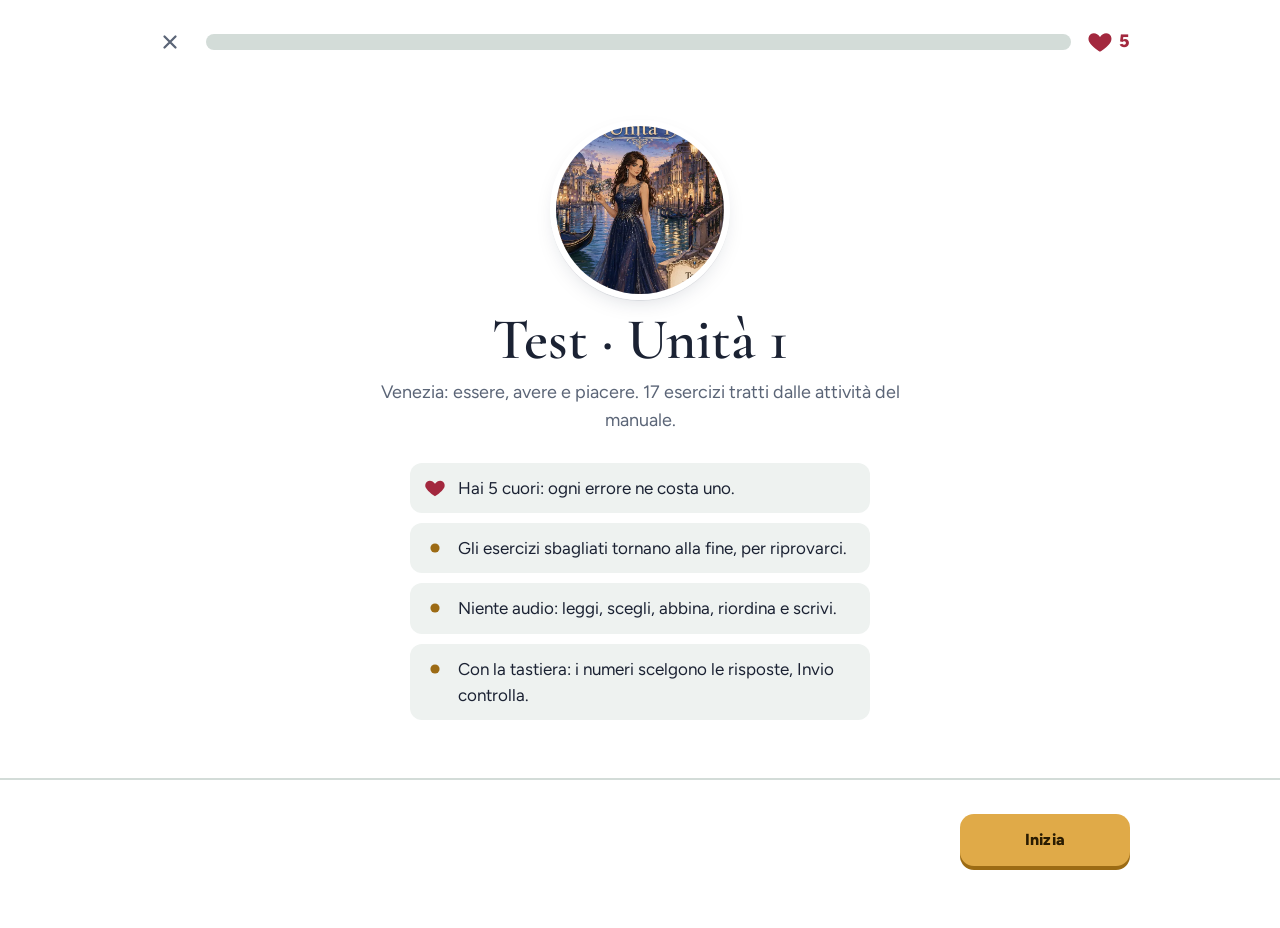
==== quiz.html @ 937959ab "Sitio web de Ciao, amore! 2 con tests por unidad y examen final Portada con recorrido de unidades, p" ====
<!doctype html>
<html lang="it">
<head>
  <meta charset="utf-8">
  <meta name="viewport" content="width=device-width, initial-scale=1, viewport-fit=cover">
  <title>Test — Ciao, amore! 2</title>
  <link rel="preconnect" href="https://fonts.googleapis.com">
  <link rel="preconnect" href="https://fonts.gstatic.com" crossorigin>
  <link href="https://fonts.googleapis.com/css2?family=Cormorant+Garamond:ital,wght@0,500;0,600;1,500;1,600&family=Figtree:wght@400;600;700;800&display=swap" rel="stylesheet">
  <link rel="stylesheet" href="css/style.css">
  <link rel="icon" href="data:image/svg+xml,%3Csvg xmlns='http://www.w3.org/2000/svg' viewBox='0 0 64 64'%3E%3Ccircle cx='32' cy='32' r='30' fill='%2313203a'/%3E%3Ctext x='32' y='44' font-size='34' text-anchor='middle' fill='%23e0aa48' font-family='Georgia' font-style='italic'%3Ea!%3C/text%3E%3C/svg%3E">
</head>
<body class="quiz">
  <div class="qtop">
    <a class="qclose" id="qclose" href="index.html" aria-label="Esci dal test"></a>
    <div class="qprogress" role="progressbar" aria-label="Avanzamento" aria-valuemin="0" aria-valuemax="100" aria-valuenow="0"><span id="bar"></span></div>
    <div class="hearts" id="hearts" aria-label="Cuori rimasti"></div>
  </div>
  <main class="qmain" id="main" aria-live="polite"></main>
  <div class="qfoot" id="foot">
    <div class="inner">
      <div class="msg" id="msg" role="status"></div>
      <span class="hint" id="hint"></span>
      <span class="spacer"></span>
      <button class="btn" id="action" disabled>Controlla</button>
    </div>
  </div>

  <script src="js/data.js"></script>
  <script src="js/quizzes.js"></script>
  <script src="js/common.js"></script>
  <script src="js/quiz.js"></script>
</body>
</html>
---- css/style.css ----
/* Ciao, amore! 2 — stile del sito */
:root {
  --notte: #13203a;
  --notte-2: #1d2f52;
  --notte-3: #2a4170;
  --oro: #e0aa48;
  --oro-scuro: #9c6b14;
  --oro-chiaro: #f8ecd2;
  --rosso: #a3283e;
  --rosso-chiaro: #f9e1e5;
  --laguna: #17766d;
  --laguna-chiara: #d8f0ea;
  --carta: #eef2f0;
  --carta-2: #ffffff;
  --inchiostro: #1b2233;
  --muted: #5b6577;
  --linea: #d3dcd8;
  --ombra: 0 1px 0 rgba(19, 32, 58, .08), 0 8px 24px -12px rgba(19, 32, 58, .25);
  --display: 'Cormorant Garamond', 'Iowan Old Style', Georgia, serif;
  --ui: 'Figtree', system-ui, -apple-system, 'Segoe UI', sans-serif;
  --r-s: 10px;
  --r-m: 16px;
  color-scheme: light;
}
@media (prefers-color-scheme: dark) {
  :root:not([data-theme="light"]) {
    --carta: #0f182b;
    --carta-2: #172440;
    --inchiostro: #eef1f7;
    --muted: #a5afc2;
    --linea: #2b3a5a;
    --laguna-chiara: #123d3a;
    --rosso-chiaro: #431a24;
    --oro-chiaro: #3a2c12;
    --laguna: #4cc3b3;
    --rosso: #f0788c;
    --oro-scuro: #e9bd6a;
    color-scheme: dark;
  }
}

*, *::before, *::after { box-sizing: border-box; }
html { -webkit-text-size-adjust: 100%; }
body {
  margin: 0;
  background: var(--carta);
  color: var(--inchiostro);
  font: 400 17px/1.55 var(--ui);
}
img { max-width: 100%; height: auto; display: block; }
a { color: inherit; }
button { font: inherit; color: inherit; }
:focus-visible { outline: 3px solid var(--oro); outline-offset: 3px; border-radius: 6px; }
.sr-only { position: absolute; width: 1px; height: 1px; overflow: hidden; clip: rect(0 0 0 0); white-space: nowrap; }

.wrap { width: min(1120px, 100% - 32px); margin-inline: auto; }

/* ---------- barra superiore ---------- */
.topbar {
  background: var(--notte);
  color: #f3efe6;
  position: sticky; top: 0; z-index: 30;
  border-bottom: 1px solid rgba(224, 170, 72, .25);
}
.topbar .wrap { display: flex; align-items: center; gap: 16px; height: 60px; }
.brand { font: italic 600 24px/1 var(--display); text-decoration: none; letter-spacing: .01em; white-space: nowrap; }
.brand span { color: var(--oro); font-style: normal; }
.topbar nav { margin-left: auto; display: flex; gap: 6px; align-items: center; }
.topbar nav a { text-decoration: none; padding: 8px 12px; border-radius: 999px; font-weight: 600; font-size: 15px; color: #d9dfec; }
.topbar nav a:hover { background: rgba(255, 255, 255, .08); color: #fff; }
.xp-pill { display: inline-flex; align-items: center; gap: 6px; padding: 6px 12px; border-radius: 999px; background: rgba(224, 170, 72, .15); color: var(--oro); font-weight: 800; font-size: 15px; }
.xp-pill svg { width: 16px; height: 16px; }

/* ---------- bottoni ---------- */
.btn {
  display: inline-flex; align-items: center; justify-content: center; gap: 8px;
  padding: 14px 22px; border-radius: 14px; border: 0; cursor: pointer;
  font-weight: 800; font-size: 16px; letter-spacing: .02em; text-decoration: none;
  background: var(--oro); color: #2a1c02;
  box-shadow: 0 4px 0 var(--oro-scuro);
  transition: transform .08s ease, box-shadow .08s ease, filter .15s;
}
.btn:hover { filter: brightness(1.05); }
.btn:active { transform: translateY(3px); box-shadow: 0 1px 0 var(--oro-scuro); }
.btn[disabled] { background: var(--linea); color: var(--muted); box-shadow: 0 4px 0 #b9c3bf; cursor: not-allowed; filter: none; }
.btn.ghost { background: transparent; color: inherit; box-shadow: inset 0 0 0 2px currentColor; }
.btn.ghost:active { transform: translateY(1px); }
.btn.dark { background: var(--notte-2); color: #fff; box-shadow: 0 4px 0 #0a1222; }

/* ---------- home: hero ---------- */
.hero {
  background:
    radial-gradient(1200px 500px at 85% -10%, rgba(224, 170, 72, .28), transparent 60%),
    linear-gradient(180deg, var(--notte) 0%, var(--notte-2) 100%);
  color: #f3efe6;
  padding: 56px 0 72px;
  overflow: hidden;
}
.hero .wrap { display: grid; grid-template-columns: minmax(220px, 360px) 1fr; gap: 56px; align-items: center; }
.hero-cover { position: relative; }
.hero-cover img { border-radius: 6px; box-shadow: 0 30px 60px -20px rgba(0, 0, 0, .7), 0 0 0 1px rgba(224, 170, 72, .35); transform: rotate(-2deg); }
.hero h1 { font: italic 600 clamp(52px, 8vw, 96px)/.95 var(--display); margin: 0 0 12px; letter-spacing: -.01em; }
.hero h1 .two { color: var(--oro); font-style: normal; }
.hero .sub { font-size: 19px; color: #c9d1e3; margin: 0 0 28px; max-width: 46ch; }
.hero .whisper { font: italic 500 22px/1.35 var(--display); color: var(--oro); margin: 0 0 28px; max-width: 34ch; }
.hero-actions { display: flex; gap: 14px; flex-wrap: wrap; align-items: center; }
.hero-actions .btn.ghost { color: #f3efe6; }
.hero-stats { display: flex; gap: 28px; margin-top: 32px; color: #c9d1e3; font-size: 15px; flex-wrap: wrap; }
.hero-stats b { display: block; font: 600 32px/1 var(--display); color: #fff; }

/* ---------- home: percorso ---------- */
.percorso-head { padding: 56px 0 8px; }
.percorso-head h2, .section-title { font: 600 clamp(34px, 5vw, 48px)/1.05 var(--display); margin: 0 0 8px; }
.percorso-head p { color: var(--muted); margin: 0; max-width: 60ch; }

.path { position: relative; padding: 32px 0 40px; }
.path svg.canal { position: absolute; inset: 0; width: 100%; height: 100%; pointer-events: none; overflow: visible; }
.canal path { fill: none; stroke: var(--laguna); stroke-opacity: .28; stroke-width: 14; stroke-linecap: round; }
.canal path.dash { stroke: var(--carta-2); stroke-opacity: .9; stroke-width: 2; stroke-dasharray: 2 12; }
.stop {
  position: relative; display: grid; grid-template-columns: 132px minmax(0, 360px); gap: 22px; align-items: center;
  width: fit-content; max-width: 100%; text-decoration: none; margin: 0 0 34px;
}
.stop:nth-of-type(4n+2) { margin-left: 18%; }
.stop:nth-of-type(4n+3) { margin-left: 34%; }
.stop:nth-of-type(4n+4) { margin-left: 18%; }
.medal {
  position: relative; width: 132px; height: 132px; border-radius: 50%;
  background: var(--carta-2); padding: 6px; box-shadow: var(--ombra);
}
.medal img { width: 100%; height: 100%; border-radius: 50%; object-fit: cover; object-position: 50% 30%; }
.medal .ring { position: absolute; inset: -5px; width: calc(100% + 10px); height: calc(100% + 10px); transform: rotate(-90deg); }
.medal .ring circle { fill: none; stroke-width: 5; }
.medal .ring .track { stroke: var(--linea); }
.medal .ring .fill { stroke: var(--oro); stroke-linecap: round; transition: stroke-dashoffset .8s ease; }
.medal .num {
  position: absolute; right: -2px; bottom: 2px; width: 40px; height: 40px; border-radius: 50%;
  display: grid; place-items: center; background: var(--notte); color: #fff; font: 600 22px/1 var(--display);
  border: 3px solid var(--carta);
}
.stop.done .medal .num { background: var(--oro); color: #2a1c02; }
.stop:hover .medal { transform: translateY(-3px); }
.medal { transition: transform .2s ease; }
.stop-text small { color: var(--muted); font-weight: 600; font-size: 14px; }
.stop-text h3 { font: 600 30px/1.05 var(--display); margin: 2px 0 4px; }
.stop-text .tag { font: italic 500 18px/1.3 var(--display); color: var(--muted); margin: 0; }
.stars { display: inline-flex; gap: 2px; margin-top: 6px; vertical-align: middle; }
.stars svg { width: 18px; height: 18px; }
.stars .on { fill: var(--oro); }
.stars .off { fill: var(--linea); }

.stop.finale .medal { background: var(--notte); }
.finale-badge { width: 100%; height: 100%; border-radius: 50%; display: grid; place-items: center; background: radial-gradient(circle at 35% 30%, #f6d58f, var(--oro) 55%, var(--oro-scuro)); }
.finale-badge svg { width: 58px; height: 58px; color: var(--notte); }

/* ---------- home: prologo e appendice ---------- */
.prologo { background: var(--carta-2); border-top: 1px solid var(--linea); padding: 64px 0; }
.prologo .wrap { display: grid; grid-template-columns: 1.3fr 1fr; gap: 56px; }
.prologo blockquote { margin: 0; font: 500 22px/1.55 var(--display); max-width: 58ch; }
.prologo blockquote p { margin: 0 0 14px; }
.prologo cite { display: block; font: italic 600 20px var(--display); color: var(--oro-scuro); }
.links-list { list-style: none; padding: 0; margin: 0; display: grid; gap: 10px; }
.links-list a { display: flex; justify-content: space-between; gap: 12px; padding: 14px 16px; border-radius: var(--r-s); background: var(--carta); text-decoration: none; font-weight: 600; }
.links-list a:hover { background: var(--oro-chiaro); }
.links-list small { color: var(--muted); font-weight: 400; }

footer.site { padding: 28px 0 40px; color: var(--muted); font-size: 14px; }
footer.site .wrap { display: flex; justify-content: space-between; gap: 16px; flex-wrap: wrap; }

/* ---------- pagina unità ---------- */
.unit-hero { background: linear-gradient(180deg, var(--notte), var(--notte-2)); color: #f3efe6; padding: 40px 0 48px; }
.unit-hero .wrap { display: grid; grid-template-columns: 240px 1fr; gap: 40px; align-items: center; }
.unit-hero img.cover { border-radius: 6px; box-shadow: 0 20px 40px -16px rgba(0, 0, 0, .7); }
.unit-hero .kicker { color: var(--oro); font-weight: 700; margin: 0; }
.unit-hero h1 { font: 600 clamp(44px, 7vw, 76px)/1 var(--display); margin: 4px 0 10px; }
.unit-hero .tagline { font: italic 500 24px/1.3 var(--display); color: #dfe4ef; margin: 0 0 18px; max-width: 38ch; }
.temi { display: flex; flex-wrap: wrap; gap: 8px; padding: 0; margin: 0 0 24px; list-style: none; }
.temi li { padding: 6px 12px; border-radius: 999px; background: rgba(255, 255, 255, .08); font-size: 15px; }
.unit-hero .hero-actions .btn.ghost { color: #f3efe6; }
.unit-best { margin-left: 4px; color: #c9d1e3; font-size: 15px; }

.secnav { position: sticky; top: 60px; z-index: 20; background: var(--carta); border-bottom: 1px solid var(--linea); }
.secnav .wrap { display: flex; gap: 6px; overflow-x: auto; padding: 10px 0; scrollbar-width: none; }
.secnav a { flex: none; text-decoration: none; padding: 8px 14px; border-radius: 999px; font-weight: 600; font-size: 15px; color: var(--muted); white-space: nowrap; }
.secnav a b { color: var(--inchiostro); margin-right: 4px; }
.secnav a:hover, .secnav a.on { background: var(--carta-2); color: var(--inchiostro); box-shadow: var(--ombra); }

.sec { padding: 48px 0 8px; scroll-margin-top: 120px; }
.sec h2 { font: 600 clamp(30px, 4vw, 40px)/1.1 var(--display); margin: 0 0 4px; display: flex; gap: 14px; align-items: baseline; }
.sec h2 .letter { color: var(--oro-scuro); font-style: italic; }
.sec .pg { color: var(--muted); margin: 0 0 20px; font-size: 15px; }
.pages { display: grid; grid-template-columns: repeat(2, minmax(0, 1fr)); gap: 20px; }
.pages.one { grid-template-columns: minmax(0, 620px); }
.page-thumb { padding: 0; border: 0; background: var(--carta-2); border-radius: 4px; box-shadow: var(--ombra); cursor: zoom-in; position: relative; overflow: hidden; }
.page-thumb img { width: 100%; height: auto; aspect-ratio: 990 / 1400; object-fit: cover; }
.page-thumb .pn { position: absolute; left: 10px; bottom: 10px; background: rgba(19, 32, 58, .82); color: #fff; padding: 3px 10px; border-radius: 999px; font-size: 13px; font-weight: 600; }

.ripasso { margin-top: 24px; background: var(--carta-2); border-radius: var(--r-m); padding: 24px 28px; box-shadow: var(--ombra); border-top: 4px solid var(--oro); max-width: 760px; }
.ripasso > h3:first-child { margin-top: 0; }
.ripasso h3 { font: 600 26px/1.1 var(--display); margin: 22px 0 10px; }
.ripasso p { margin: 10px 0; }
.ripasso i { font-family: var(--display); font-size: 1.1em; }
table.conj { border-collapse: collapse; width: 100%; font-size: 16px; margin: 6px 0 10px; }
table.conj th, table.conj td { text-align: left; padding: 7px 12px 7px 0; border-bottom: 1px solid var(--linea); vertical-align: top; }
table.conj th { color: var(--muted); font-weight: 600; font-size: 14px; }
table.conj td:first-child { color: var(--muted); }

.cta-band { margin: 56px 0 24px; background: var(--notte); color: #f3efe6; border-radius: 22px; padding: 32px; display: grid; grid-template-columns: 1fr auto; gap: 24px; align-items: center; }
.cta-band h2 { font: 600 34px/1.1 var(--display); margin: 0 0 6px; }
.cta-band p { margin: 0; color: #c9d1e3; }
.unit-pager { display: flex; justify-content: space-between; gap: 12px; margin: 0 0 48px; }
.unit-pager a { text-decoration: none; font-weight: 600; color: var(--muted); }
.unit-pager a:hover { color: var(--inchiostro); }

/* lightbox */
.lightbox { position: fixed; inset: 0; z-index: 100; background: rgba(8, 13, 25, .94); display: none; }
.lightbox.open { display: block; }
.lightbox .stage { position: absolute; inset: 56px 0 0; overflow: auto; display: flex; justify-content: center; align-items: flex-start; padding: 0 16px 32px; }
.lightbox img { width: min(980px, 100%); height: auto; border-radius: 4px; }
.lightbox .bar { position: absolute; top: 0; left: 0; right: 0; height: 56px; display: flex; align-items: center; justify-content: space-between; padding: 0 12px; color: #fff; }
.lightbox .bar button { background: rgba(255, 255, 255, .1); border: 0; color: #fff; width: 44px; height: 44px; border-radius: 50%; cursor: pointer; font-size: 22px; line-height: 1; }
.lightbox .bar button:hover { background: rgba(255, 255, 255, .2); }
.lightbox .bar .nav { display: flex; gap: 8px; align-items: center; }

/* ---------- quiz ---------- */
body.quiz { background: var(--carta-2); min-height: 100dvh; display: flex; flex-direction: column; }
.qtop { width: min(980px, 100% - 32px); margin: 0 auto; display: flex; align-items: center; gap: 16px; padding: 22px 0 10px; }
.qclose { flex: none; width: 40px; height: 40px; border-radius: 50%; display: grid; place-items: center; color: var(--muted); text-decoration: none; }
.qclose:hover { background: var(--carta); color: var(--inchiostro); }
.qclose svg { width: 22px; height: 22px; }
.qprogress { flex: 1; height: 16px; border-radius: 999px; background: var(--linea); overflow: hidden; }
.qprogress span { display: block; height: 100%; width: 0; border-radius: 999px; background: linear-gradient(180deg, #f2c66f, var(--oro)); box-shadow: inset 0 -4px 0 rgba(0, 0, 0, .08); transition: width .4s ease; }
.hearts { flex: none; display: flex; align-items: center; gap: 6px; font-weight: 800; color: var(--rosso); font-size: 18px; }
.hearts svg { width: 26px; height: 26px; fill: var(--rosso); }
.hearts.hit svg { animation: pulse .5s ease; }
@keyframes pulse { 40% { transform: scale(1.35); } }

.qmain { flex: 1; width: min(640px, 100% - 32px); margin: 0 auto; padding: 24px 0 180px; }
.qtitle { font: 800 24px/1.25 var(--ui); margin: 6px 0 22px; }
.qctx { display: inline-block; font: italic 500 18px var(--display); color: var(--oro-scuro); margin-bottom: 8px; }
.qsentence { font: 500 28px/1.35 var(--display); background: var(--carta); border-radius: var(--r-m); padding: 22px 24px; margin: 0 0 22px; }
.qsentence .blank { display: inline-block; min-width: 72px; border-bottom: 3px solid var(--oro); margin: 0 4px; color: var(--oro-scuro); text-align: center; }
.qreview { display: inline-flex; align-items: center; gap: 6px; color: var(--rosso); font-weight: 700; font-size: 14px; margin-bottom: 8px; }

.opts { display: grid; gap: 12px; }
.opts.tf { grid-template-columns: 1fr 1fr; }
.opt {
  display: flex; align-items: center; gap: 14px; text-align: left; width: 100%;
  padding: 16px 18px; border-radius: 14px; cursor: pointer; font-size: 18px; font-weight: 600;
  background: var(--carta-2); border: 2px solid var(--linea); box-shadow: 0 3px 0 var(--linea);
  transition: transform .06s ease, border-color .15s, background .15s;
}
.opt:hover { background: var(--carta); }
.opt:active { transform: translateY(2px); box-shadow: 0 1px 0 var(--linea); }
.opt .k { flex: none; width: 28px; height: 28px; border-radius: 8px; border: 2px solid var(--linea); display: grid; place-items: center; font-size: 14px; color: var(--muted); }
.opt.sel { border-color: var(--notte-3); background: #e6ecf8; box-shadow: 0 3px 0 var(--notte-3); }
.opt.sel .k { border-color: var(--notte-3); color: var(--notte-3); }
.opt.ok { border-color: var(--laguna); background: var(--laguna-chiara); box-shadow: 0 3px 0 var(--laguna); }
.opt.ko { border-color: var(--rosso); background: var(--rosso-chiaro); box-shadow: 0 3px 0 var(--rosso); }
.opts.tf .opt { justify-content: center; font-size: 20px; padding: 22px; }
@media (prefers-color-scheme: dark) { :root:not([data-theme="light"]) .opt.sel { background: #22345a; } }

.typein { width: 100%; font: 500 22px var(--ui); padding: 16px 18px; border-radius: 14px; border: 2px solid var(--linea); background: var(--carta); color: var(--inchiostro); }
.typein:focus { outline: none; border-color: var(--notte-3); background: var(--carta-2); }
.accents { display: flex; gap: 8px; margin-top: 10px; flex-wrap: wrap; }
.accents button { min-width: 42px; height: 40px; border-radius: 10px; border: 2px solid var(--linea); background: var(--carta-2); cursor: pointer; font-size: 18px; font-weight: 600; box-shadow: 0 2px 0 var(--linea); }

.answer-line { min-height: 64px; border-bottom: 2px solid var(--linea); padding: 8px 0; display: flex; flex-wrap: wrap; gap: 8px; align-content: flex-start; margin-bottom: 26px; background: repeating-linear-gradient(transparent 0 62px, var(--linea) 62px 64px); }
.answer-line.list, .bank.list { flex-direction: column; flex-wrap: nowrap; background: none; }
.answer-line.list { min-height: 120px; }
.bank { display: flex; flex-wrap: wrap; gap: 8px; justify-content: center; }
.tile { padding: 10px 16px; border-radius: 12px; background: var(--carta-2); border: 2px solid var(--linea); box-shadow: 0 3px 0 var(--linea); cursor: pointer; font-size: 18px; font-weight: 600; }
.tile:active { transform: translateY(2px); box-shadow: 0 1px 0 var(--linea); }
.tile.used { visibility: hidden; }
.list .tile { text-align: left; width: 100%; }
.bank .tile.ghosted { color: transparent; background: var(--linea); box-shadow: none; cursor: default; }

.match { display: grid; grid-template-columns: 1fr 1fr; gap: 12px; }
.match .col { display: grid; gap: 12px; align-content: start; }
.match .tile { width: 100%; text-align: center; font-size: 16px; min-height: 56px; }
.match .tile.sel { border-color: var(--notte-3); background: #e6ecf8; box-shadow: 0 3px 0 var(--notte-3); }
.match .tile.ok { border-color: var(--laguna); background: var(--laguna-chiara); box-shadow: none; opacity: .55; cursor: default; }
.match .tile.ko { border-color: var(--rosso); background: var(--rosso-chiaro); animation: shake .35s; }
@keyframes shake { 25% { transform: translateX(-6px); } 75% { transform: translateX(6px); } }

.qfoot { position: fixed; left: 0; right: 0; bottom: 0; border-top: 2px solid var(--linea); background: var(--carta-2); }
.qfoot .inner { width: min(980px, 100% - 32px); margin: 0 auto; padding: 20px 0 calc(20px + env(safe-area-inset-bottom)); display: flex; align-items: center; gap: 18px; min-height: 120px; }
.qfoot .msg { flex: 1; display: none; gap: 16px; align-items: center; }
.qfoot .msg .icon { flex: none; width: 60px; height: 60px; border-radius: 50%; display: grid; place-items: center; background: var(--carta-2); }
.qfoot .msg .icon svg { width: 34px; height: 34px; }
.qfoot .msg h4 { margin: 0; font: 800 22px var(--ui); }
.qfoot .msg p { margin: 2px 0 0; font-size: 16px; }
.qfoot .spacer { flex: 1; }
.qfoot .btn { min-width: 170px; }
.qfoot.ok { background: var(--laguna-chiara); border-color: transparent; }
.qfoot.ok .msg { display: flex; color: var(--laguna); }
.qfoot.ok .btn { background: var(--laguna); color: #fff; box-shadow: 0 4px 0 #0e4d47; }
.qfoot.ko { background: var(--rosso-chiaro); border-color: transparent; }
.qfoot.ko .msg { display: flex; color: var(--rosso); }
.qfoot.ko .btn { background: var(--rosso); color: #fff; box-shadow: 0 4px 0 #6b1426; }
.qfoot.ok .spacer, .qfoot.ko .spacer { display: none; }
.qfoot .hint { color: var(--muted); font-size: 14px; }

/* schermate del quiz */
.screen { text-align: center; padding-top: 24px; }
.screen h1 { font: 600 clamp(40px, 7vw, 58px)/1.05 var(--display); margin: 10px 0 8px; }
.screen .lead { color: var(--muted); font-size: 18px; margin: 0 auto 28px; max-width: 44ch; }
.screen .art { width: 180px; height: 180px; margin: 0 auto; border-radius: 50%; overflow: hidden; box-shadow: var(--ombra); border: 6px solid var(--carta-2); }
.screen .art img { width: 100%; height: 100%; object-fit: cover; object-position: 50% 30%; }
.stat-row { display: grid; grid-template-columns: repeat(3, 1fr); gap: 12px; margin: 0 0 28px; }
.stat { border-radius: 14px; border: 2px solid var(--oro); overflow: hidden; }
.stat .lbl { background: var(--oro); color: #2a1c02; font-weight: 800; font-size: 13px; padding: 5px; }
.stat .val { font: 600 30px/1 var(--display); padding: 14px 6px; }
.stat.blue { border-color: var(--notte-3); }
.stat.blue .lbl { background: var(--notte-3); color: #fff; }
.stat.green { border-color: var(--laguna); }
.stat.green .lbl { background: var(--laguna); color: #fff; }
.screen .actions { display: flex; flex-direction: column; gap: 14px; max-width: 360px; margin: 0 auto; }
.screen .actions .btn.ghost { color: var(--inchiostro); }
.breakdown { text-align: left; margin: 0 auto 28px; display: grid; gap: 8px; max-width: 520px; }
.breakdown a { display: grid; grid-template-columns: 1fr 120px 48px; gap: 12px; align-items: center; text-decoration: none; padding: 8px 12px; border-radius: 10px; background: var(--carta); font-size: 15px; }
.breakdown .bar { height: 10px; border-radius: 99px; background: var(--linea); overflow: hidden; }
.breakdown .bar span { display: block; height: 100%; background: var(--laguna); }
.breakdown .bar span.low { background: var(--rosso); }
.breakdown b { text-align: right; }
.diploma { margin: 0 auto 28px; max-width: 520px; padding: 28px; border: 2px solid var(--oro); outline: 6px double var(--oro); outline-offset: 6px; border-radius: 4px; background: var(--oro-chiaro); }
.diploma h2 { font: italic 600 34px/1.1 var(--display); margin: 0 0 6px; }
.diploma p { margin: 4px 0; }
.diploma input { font: italic 600 26px var(--display); text-align: center; border: 0; border-bottom: 1px solid var(--oro-scuro); background: transparent; color: var(--inchiostro); width: 100%; padding: 6px; margin: 10px 0; }

.intro-list { text-align: left; max-width: 460px; margin: 0 auto 28px; padding: 0; list-style: none; display: grid; gap: 10px; }
.intro-list li { display: flex; gap: 12px; align-items: flex-start; background: var(--carta); border-radius: 12px; padding: 12px 14px; }
.intro-list svg { flex: none; width: 22px; height: 22px; color: var(--oro-scuro); margin-top: 2px; }

/* ---------- responsive ---------- */
@media (max-width: 860px) {
  .hero .wrap { grid-template-columns: 1fr; gap: 32px; }
  .hero-cover { max-width: 240px; }
  .prologo .wrap { grid-template-columns: 1fr; gap: 36px; }
  .unit-hero .wrap { grid-template-columns: 1fr; gap: 24px; }
  .unit-hero img.cover { max-width: 180px; }
  .stop:nth-of-type(4n+2) { margin-left: 10%; }
  .stop:nth-of-type(4n+3) { margin-left: 20%; }
  .stop:nth-of-type(4n+4) { margin-left: 10%; }
}
@media (max-width: 600px) {
  body { font-size: 16px; }
  .topbar nav a.hide-s { display: none; }
  .brand { font-size: 21px; }
  .hero { padding: 36px 0 48px; }
  .stop { grid-template-columns: 96px minmax(0, 1fr); gap: 16px; }
  .medal { width: 96px; height: 96px; padding: 4px; }
  .medal .num { width: 32px; height: 32px; font-size: 18px; }
  .stop:nth-of-type(n) { margin-left: 0; }
  .stop:nth-of-type(4n+2), .stop:nth-of-type(4n+4) { margin-left: 8%; }
  .stop:nth-of-type(4n+3) { margin-left: 16%; }
  .stop-text h3 { font-size: 25px; }
  .stop-text .tag { font-size: 16px; }
  .pages { grid-template-columns: 1fr; }
  .cta-band { grid-template-columns: 1fr; padding: 24px; }
  .qsentence { font-size: 24px; padding: 18px; }
  .qtitle { font-size: 21px; }
  .opts.tf { grid-template-columns: 1fr 1fr; }
  .qfoot .inner { flex-wrap: wrap; min-height: 0; }
  .qfoot .btn { width: 100%; }
  .qfoot .spacer, .qfoot .hint { display: none; }
  .qfoot .msg .icon { width: 44px; height: 44px; }
  .match .tile { font-size: 15px; padding: 10px; }
  .stat .val { font-size: 24px; }
  .breakdown a { grid-template-columns: 1fr 70px 44px; }
}
@media (prefers-reduced-motion: reduce) {
  *, *::before, *::after { animation: none !important; transition: none !important; }
}
@media print {
  body.quiz .qtop, body.quiz .qfoot, .screen .actions, .screen .stat-row, .breakdown, .screen .art { display: none !important; }
}
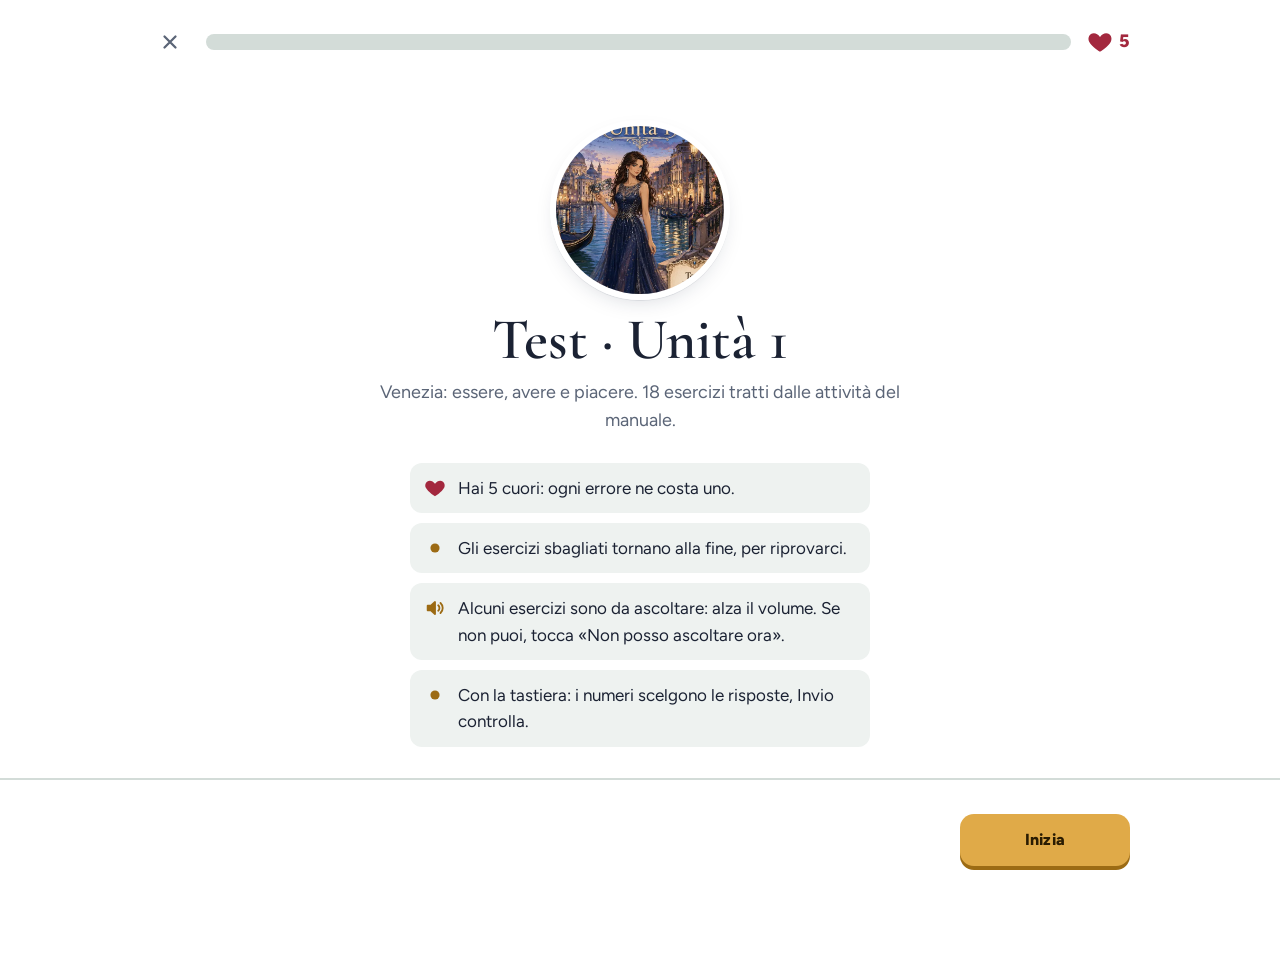
==== commit c51c2b09: "Versionar scripts, estilos y audios para evitar la caché del navegador Co-Authored-By: Claude Opus 5" ====
--- a/quiz.html
+++ b/quiz.html
@@ -7,7 +7,7 @@
   <link rel="preconnect" href="https://fonts.googleapis.com">
   <link rel="preconnect" href="https://fonts.gstatic.com" crossorigin>
   <link href="https://fonts.googleapis.com/css2?family=Cormorant+Garamond:ital,wght@0,500;0,600;1,500;1,600&family=Figtree:wght@400;600;700;800&display=swap" rel="stylesheet">
-  <link rel="stylesheet" href="css/style.css">
+  <link rel="stylesheet" href="css/style.css?v=202610181223">
   <link rel="icon" href="data:image/svg+xml,%3Csvg xmlns='http://www.w3.org/2000/svg' viewBox='0 0 64 64'%3E%3Ccircle cx='32' cy='32' r='30' fill='%2313203a'/%3E%3Ctext x='32' y='44' font-size='34' text-anchor='middle' fill='%23e0aa48' font-family='Georgia' font-style='italic'%3Ea!%3C/text%3E%3C/svg%3E">
 </head>
 <body class="quiz">
@@ -26,9 +26,9 @@
     </div>
   </div>
 
-  <script src="js/data.js"></script>
-  <script src="js/quizzes.js"></script>
-  <script src="js/common.js"></script>
-  <script src="js/quiz.js"></script>
+  <script src="js/data.js?v=202610181223"></script>
+  <script src="js/quizzes.js?v=202610181223"></script>
+  <script src="js/common.js?v=202610181223"></script>
+  <script src="js/quiz.js?v=202610181223"></script>
 </body>
 </html>
--- a/css/style.css
+++ b/css/style.css
@@ -119,11 +119,8 @@
 .canal path.dash { stroke: var(--carta-2); stroke-opacity: .9; stroke-width: 2; stroke-dasharray: 2 12; }
 .stop {
   position: relative; display: grid; grid-template-columns: 132px minmax(0, 360px); gap: 22px; align-items: center;
-  width: fit-content; max-width: 100%; text-decoration: none; margin: 0 0 34px;
-}
-.stop:nth-of-type(4n+2) { margin-left: 18%; }
-.stop:nth-of-type(4n+3) { margin-left: 34%; }
-.stop:nth-of-type(4n+4) { margin-left: 18%; }
+  width: fit-content; max-width: 100%; text-decoration: none; margin: 0 0 34px calc(var(--o, 0) * 17%);
+}
 .medal {
   position: relative; width: 132px; height: 132px; border-radius: 50%;
   background: var(--carta-2); padding: 6px; box-shadow: var(--ombra);
@@ -159,10 +156,6 @@
 .prologo blockquote { margin: 0; font: 500 22px/1.55 var(--display); max-width: 58ch; }
 .prologo blockquote p { margin: 0 0 14px; }
 .prologo cite { display: block; font: italic 600 20px var(--display); color: var(--oro-scuro); }
-.links-list { list-style: none; padding: 0; margin: 0; display: grid; gap: 10px; }
-.links-list a { display: flex; justify-content: space-between; gap: 12px; padding: 14px 16px; border-radius: var(--r-s); background: var(--carta); text-decoration: none; font-weight: 600; }
-.links-list a:hover { background: var(--oro-chiaro); }
-.links-list small { color: var(--muted); font-weight: 400; }
 
 footer.site { padding: 28px 0 40px; color: var(--muted); font-size: 14px; }
 footer.site .wrap { display: flex; justify-content: space-between; gap: 16px; flex-wrap: wrap; }
@@ -185,21 +178,7 @@
 .secnav a b { color: var(--inchiostro); margin-right: 4px; }
 .secnav a:hover, .secnav a.on { background: var(--carta-2); color: var(--inchiostro); box-shadow: var(--ombra); }
 
-.sec { padding: 48px 0 8px; scroll-margin-top: 120px; }
-.sec h2 { font: 600 clamp(30px, 4vw, 40px)/1.1 var(--display); margin: 0 0 4px; display: flex; gap: 14px; align-items: baseline; }
-.sec h2 .letter { color: var(--oro-scuro); font-style: italic; }
-.sec .pg { color: var(--muted); margin: 0 0 20px; font-size: 15px; }
-.pages { display: grid; grid-template-columns: repeat(2, minmax(0, 1fr)); gap: 20px; }
-.pages.one { grid-template-columns: minmax(0, 620px); }
-.page-thumb { padding: 0; border: 0; background: var(--carta-2); border-radius: 4px; box-shadow: var(--ombra); cursor: zoom-in; position: relative; overflow: hidden; }
-.page-thumb img { width: 100%; height: auto; aspect-ratio: 990 / 1400; object-fit: cover; }
-.page-thumb .pn { position: absolute; left: 10px; bottom: 10px; background: rgba(19, 32, 58, .82); color: #fff; padding: 3px 10px; border-radius: 999px; font-size: 13px; font-weight: 600; }
-
-.ripasso { margin-top: 24px; background: var(--carta-2); border-radius: var(--r-m); padding: 24px 28px; box-shadow: var(--ombra); border-top: 4px solid var(--oro); max-width: 760px; }
-.ripasso > h3:first-child { margin-top: 0; }
-.ripasso h3 { font: 600 26px/1.1 var(--display); margin: 22px 0 10px; }
-.ripasso p { margin: 10px 0; }
-.ripasso i { font-family: var(--display); font-size: 1.1em; }
+
 table.conj { border-collapse: collapse; width: 100%; font-size: 16px; margin: 6px 0 10px; }
 table.conj th, table.conj td { text-align: left; padding: 7px 12px 7px 0; border-bottom: 1px solid var(--linea); vertical-align: top; }
 table.conj th { color: var(--muted); font-weight: 600; font-size: 14px; }
@@ -212,15 +191,6 @@
 .unit-pager a { text-decoration: none; font-weight: 600; color: var(--muted); }
 .unit-pager a:hover { color: var(--inchiostro); }
 
-/* lightbox */
-.lightbox { position: fixed; inset: 0; z-index: 100; background: rgba(8, 13, 25, .94); display: none; }
-.lightbox.open { display: block; }
-.lightbox .stage { position: absolute; inset: 56px 0 0; overflow: auto; display: flex; justify-content: center; align-items: flex-start; padding: 0 16px 32px; }
-.lightbox img { width: min(980px, 100%); height: auto; border-radius: 4px; }
-.lightbox .bar { position: absolute; top: 0; left: 0; right: 0; height: 56px; display: flex; align-items: center; justify-content: space-between; padding: 0 12px; color: #fff; }
-.lightbox .bar button { background: rgba(255, 255, 255, .1); border: 0; color: #fff; width: 44px; height: 44px; border-radius: 50%; cursor: pointer; font-size: 22px; line-height: 1; }
-.lightbox .bar button:hover { background: rgba(255, 255, 255, .2); }
-.lightbox .bar .nav { display: flex; gap: 8px; align-items: center; }
 
 /* ---------- quiz ---------- */
 body.quiz { background: var(--carta-2); min-height: 100dvh; display: flex; flex-direction: column; }
@@ -339,9 +309,7 @@
   .prologo .wrap { grid-template-columns: 1fr; gap: 36px; }
   .unit-hero .wrap { grid-template-columns: 1fr; gap: 24px; }
   .unit-hero img.cover { max-width: 180px; }
-  .stop:nth-of-type(4n+2) { margin-left: 10%; }
-  .stop:nth-of-type(4n+3) { margin-left: 20%; }
-  .stop:nth-of-type(4n+4) { margin-left: 10%; }
+  .stop { margin-left: calc(var(--o, 0) * 10%); }
 }
 @media (max-width: 600px) {
   body { font-size: 16px; }
@@ -351,9 +319,7 @@
   .stop { grid-template-columns: 96px minmax(0, 1fr); gap: 16px; }
   .medal { width: 96px; height: 96px; padding: 4px; }
   .medal .num { width: 32px; height: 32px; font-size: 18px; }
-  .stop:nth-of-type(n) { margin-left: 0; }
-  .stop:nth-of-type(4n+2), .stop:nth-of-type(4n+4) { margin-left: 8%; }
-  .stop:nth-of-type(4n+3) { margin-left: 16%; }
+  .stop { margin-left: calc(var(--o, 0) * 7%); }
   .stop-text h3 { font-size: 25px; }
   .stop-text .tag { font-size: 16px; }
   .pages { grid-template-columns: 1fr; }
@@ -375,3 +341,253 @@
 @media print {
   body.quiz .qtop, body.quiz .qfoot, .screen .actions, .screen .stat-row, .breakdown, .screen .art { display: none !important; }
 }
+
+/* =========================================================
+   Lezioni interattive
+   ========================================================= */
+.stop.locked { cursor: default; }
+.stop.locked .medal img { filter: grayscale(1) brightness(.85); opacity: .55; }
+.stop.locked .stop-text { opacity: .55; }
+.stop.locked .medal .num { background: var(--muted); }
+.stop.locked .medal .num .lock { width: 18px; height: 18px; }
+.stop.locked:hover .medal { transform: none; }
+.stop.finale.locked .finale-badge { filter: grayscale(.9); opacity: .6; }
+.stop-meta { margin: 6px 0 0; font-size: 14px; color: var(--muted); font-weight: 600; display: flex; align-items: center; gap: 6px; flex-wrap: wrap; }
+.stop-meta .stars { margin: 0; }
+.works { list-style: none; padding: 0; margin: 16px 0 0; display: grid; gap: 10px; }
+.works li { background: var(--carta); border-radius: var(--r-s); padding: 12px 14px; font-size: 15px; color: var(--muted); }
+.works b { display: block; color: var(--inchiostro); font: 600 20px/1.2 var(--display); }
+.works li:last-child b { display: inline; }
+
+.locked-note { background: rgba(255, 255, 255, .08); border-radius: var(--r-m); padding: 18px 20px; max-width: 520px; }
+.locked-note p { margin: 0 0 16px; }
+.unit-progress { display: flex; align-items: center; gap: 12px; margin: 0 0 22px; max-width: 460px; color: #c9d1e3; font-size: 15px; }
+.up-bar { flex: 1; height: 10px; border-radius: 99px; background: rgba(255, 255, 255, .14); overflow: hidden; }
+.up-bar span { display: block; height: 100%; width: 0; background: var(--oro); border-radius: 99px; transition: width .5s ease; }
+
+.secnav a { display: inline-flex; align-items: center; gap: 2px; }
+.secnav a.complete::after { content: '✓'; color: var(--laguna); font-weight: 800; margin-left: 6px; }
+
+.lesson-wrap { padding-bottom: 8px; }
+.lesson { padding: 56px 0 8px; scroll-margin-top: 118px; border-bottom: 1px solid var(--linea); }
+.lesson:last-of-type { border-bottom: 0; }
+.lesson-head { display: flex; align-items: baseline; justify-content: space-between; gap: 16px; margin-bottom: 20px; }
+.lesson-head h2 { font: 600 clamp(32px, 4.5vw, 46px)/1.05 var(--display); margin: 0; }
+.lesson-head .letter { color: var(--oro-scuro); font-style: italic; }
+.sec-count { flex: none; font-weight: 800; font-size: 14px; color: var(--muted); background: var(--carta-2); border-radius: 99px; padding: 5px 12px; box-shadow: var(--ombra); }
+.sec-count::after { content: ' esercizi'; font-weight: 600; }
+.sec-count.all { color: #fff; background: var(--laguna); }
+.lesson-body { max-width: 780px; }
+.lesson-body::after { content: ''; display: block; clear: both; }
+
+.prose { font-size: 18px; line-height: 1.65; }
+.prose h3 { font: 600 30px/1.15 var(--display); margin: 28px 0 10px; }
+.prose p { margin: 0 0 14px; }
+.prose i { font-family: var(--display); font-size: 1.12em; }
+.prose .lead { font: italic 500 22px/1.45 var(--display); color: var(--muted); }
+.prose .note { color: var(--muted); }
+.prose b.name { font: 600 22px var(--display); color: var(--oro-scuro); }
+.dialogue { background: var(--carta-2); border-radius: var(--r-m); padding: 18px 22px; box-shadow: var(--ombra); margin: 0 0 22px; }
+.dialogue .line { margin: 0; padding: 8px 0; border-bottom: 1px dashed var(--linea); display: grid; grid-template-columns: 92px 1fr; gap: 12px; }
+.dialogue .line:last-child { border-bottom: 0; }
+.dialogue .line b { color: var(--rosso); font-weight: 700; font-size: 15px; padding-top: 2px; }
+.literary { font: 500 21px/1.6 var(--display); border-left: 3px solid var(--oro); padding: 4px 0 4px 22px; margin: 0 0 22px; }
+.literary p { margin: 0 0 12px; }
+.box { background: var(--oro-chiaro); border-radius: var(--r-m); padding: 18px 22px; margin: 0 0 22px; }
+.box h4 { margin: 0 0 10px; font: 600 24px/1.15 var(--display); }
+.box p { margin: 8px 0; }
+.box ul, .box ol { margin: 6px 0; padding-left: 20px; }
+.box .two-col { display: grid; grid-template-columns: 1fr 1fr; gap: 18px; }
+.box .examples li { font-family: var(--display); font-size: 19px; font-style: italic; }
+.chips-static { display: flex; flex-wrap: wrap; gap: 8px; margin-bottom: 10px; }
+.chips-static span { background: var(--carta-2); border-radius: 99px; padding: 6px 14px; font-weight: 600; }
+.defs { display: grid; grid-template-columns: 110px 1fr; gap: 8px 14px; margin: 0 0 10px; }
+.defs dt { font-weight: 800; }
+.defs dd { margin: 0; }
+.grammar-grid { display: grid; grid-template-columns: repeat(3, minmax(0, 1fr)); gap: 16px; margin: 0 0 24px; }
+.gcard { background: var(--carta-2); border-radius: var(--r-m); padding: 18px 20px; box-shadow: var(--ombra); border-top: 4px solid var(--oro); }
+.gcard h4 { font: 600 24px/1.1 var(--display); margin: 0 0 8px; }
+.gcard p { font-size: 16px; margin: 8px 0; }
+.reveal { margin: 0 0 18px; }
+.reveal summary { cursor: pointer; font-weight: 700; color: var(--laguna); }
+.zodiac { padding-left: 18px; font-size: 16px; }
+.zodiac li { margin: 4px 0; }
+
+.fig { margin: 0 0 22px; }
+.fig img { border-radius: 10px; }
+.fig.size-full { width: 100%; }
+.fig.size-l { width: 100%; max-width: 680px; }
+.fig.size-m { width: 46%; }
+.fig.size-s { width: 34%; }
+.fig.size-xs { width: 24%; }
+.fig.float-right { float: right; margin: 6px 0 16px 24px; }
+.fig.float-left { float: left; margin: 6px 24px 16px 0; }
+.fig.white img { background: #fff; padding: 8px; }
+.fig figcaption { font: italic 500 16px/1.35 var(--display); color: var(--muted); margin-top: 6px; }
+.fig.size-comic { max-width: 720px; cursor: zoom-in; }
+.fig.size-comic img { border-radius: 4px; box-shadow: var(--ombra); }
+.fig.size-comic.zoom { max-width: none; cursor: zoom-out; }
+
+/* ---------- esercizi ---------- */
+.ex { clear: both; background: var(--carta-2); border-radius: 18px; padding: 20px 22px 16px; margin: 8px 0 28px; box-shadow: var(--ombra); border: 2px solid transparent; transition: border-color .3s; }
+.ex.done { border-color: var(--laguna); }
+.ex-head { display: flex; align-items: center; gap: 12px; margin-bottom: 6px; }
+.ex-n { flex: none; width: 32px; height: 32px; border-radius: 50%; display: grid; place-items: center; background: var(--notte); color: #fff; font: 600 19px/1 var(--display); }
+.ex.done .ex-n, .ex.was-done .ex-n { background: var(--laguna); }
+.ex-head h4 { margin: 0; font: 800 18px/1.3 var(--ui); flex: 1; }
+.ex-score { font-weight: 800; font-size: 14px; padding: 4px 10px; border-radius: 99px; }
+.ex-score:empty { display: none; }
+.ex-score.all { background: var(--laguna-chiara); color: var(--laguna); }
+.ex-score.some { background: var(--rosso-chiaro); color: var(--rosso); }
+.ex-free { font-size: 13px; font-weight: 700; color: var(--muted); background: var(--carta); padding: 4px 10px; border-radius: 99px; }
+.ex-hint { color: var(--muted); margin: 0 0 12px 44px; font-size: 15px; }
+.ex-body { margin: 12px 0 4px; }
+.ex-feedback { margin: 8px 0 0; font-size: 15px; min-height: 0; }
+.ex-feedback:empty { display: none; }
+.ex-feedback.good { color: var(--laguna); }
+.ex-feedback.bad { color: var(--rosso); }
+.ex-feedback.shown { color: var(--muted); }
+.ex-feedback .tip { display: block; color: var(--muted); margin-top: 4px; }
+.ex-foot { display: flex; align-items: center; gap: 18px; flex-wrap: wrap; margin-top: 14px; }
+.btn.sm { padding: 10px 18px; font-size: 15px; border-radius: 12px; }
+.linkbtn { background: none; border: 0; padding: 6px 0; color: var(--muted); font-weight: 600; font-size: 15px; cursor: pointer; text-decoration: underline; text-underline-offset: 3px; text-decoration-color: var(--linea); }
+.linkbtn:hover { color: var(--inchiostro); }
+
+.lines .ln { margin: 0; padding: 8px 0; font-size: 18px; line-height: 2.1; border-bottom: 1px solid var(--carta); }
+.lines .ln:last-child { border-bottom: 0; }
+.lines.dialogue .ln { padding: 4px 0; background: none; box-shadow: none; }
+
+.gap {
+  display: inline-flex; align-items: center; justify-content: center; vertical-align: baseline;
+  min-width: 96px; min-height: 38px; padding: 2px 12px; margin: 0 4px; line-height: 1.3;
+  border: 2px dashed var(--linea); border-radius: 10px; background: var(--carta); cursor: pointer; font-size: 17px; font-weight: 600;
+  touch-action: none;
+}
+.gap.filled { border-style: solid; border-color: var(--notte-3); background: #e8eef9; color: var(--notte); box-shadow: 0 2px 0 var(--notte-3); }
+.gap.armed { border-color: var(--oro); background: var(--oro-chiaro); }
+.gap.drop-hover { border-color: var(--oro); background: var(--oro-chiaro); transform: scale(1.04); }
+.gap.ok { border-color: var(--laguna); background: var(--laguna-chiara); color: var(--laguna); box-shadow: none; }
+.gap.ko { border-color: var(--rosso); background: var(--rosso-chiaro); color: var(--rosso); box-shadow: none; animation: shake .35s; }
+.gap.locked { cursor: default; }
+.match-lines .ln { display: grid; grid-template-columns: minmax(120px, 38%) 1fr; align-items: center; gap: 12px; line-height: 1.4; }
+.match-lines .gap { margin: 0; width: 100%; justify-content: flex-start; text-align: left; }
+.match-lines.compact .ln { grid-template-columns: 1fr 110px; max-width: 360px; }
+.match-lines.compact .gap { justify-content: center; }
+.mleft { font-weight: 600; }
+.lines.list .ln { line-height: 1.4; display: flex; align-items: center; justify-content: space-between; gap: 12px; }
+
+.bank-wrap .bank { justify-content: flex-start; }
+.bank-wrap { margin-top: 16px; padding: 14px; border-radius: 14px; background: var(--carta); }
+.bank-label { display: block; font-size: 13px; font-weight: 700; color: var(--muted); margin-bottom: 8px; }
+.bank { display: flex; flex-wrap: wrap; gap: 8px; }
+.chip {
+  padding: 8px 14px; border-radius: 12px; background: var(--carta-2); border: 2px solid var(--linea); box-shadow: 0 3px 0 var(--linea);
+  font-size: 16px; font-weight: 600; cursor: grab; touch-action: none; user-select: none; -webkit-user-select: none;
+}
+.chip:active { cursor: grabbing; }
+.chip.picked { border-color: var(--oro); background: var(--oro-chiaro); box-shadow: 0 3px 0 var(--oro-scuro); }
+.chip.used { opacity: .25; pointer-events: none; box-shadow: none; }
+.chip.lifting { opacity: .3; }
+.drag-ghost { position: fixed; z-index: 200; pointer-events: none; margin: 0; transform: rotate(-3deg) scale(1.05); box-shadow: 0 12px 24px rgba(19, 32, 58, .3) !important; opacity: .95; }
+.dragging .gap:not(.locked):not(.filled), .dragging .sort-zone { border-color: var(--oro); }
+
+.gapin {
+  font: 600 17px var(--ui); color: var(--notte); padding: 4px 8px; margin: 0 4px; min-width: 5ch;
+  border: 0; border-bottom: 2px solid var(--notte-3); background: var(--carta); border-radius: 6px 6px 0 0; text-align: center;
+}
+.gapin:focus { outline: none; background: var(--oro-chiaro); border-color: var(--oro); }
+.gapin.ok { border-color: var(--laguna); background: var(--laguna-chiara); color: var(--laguna); }
+.gapin.warn { text-decoration: underline wavy var(--oro-scuro); }
+.gapin.ko { border-color: var(--rosso); background: var(--rosso-chiaro); color: var(--rosso); }
+.ex .accents { display: flex; gap: 6px; margin-top: 12px; flex-wrap: wrap; }
+.ex .accents button { min-width: 38px; height: 36px; border-radius: 9px; border: 2px solid var(--linea); background: var(--carta-2); cursor: pointer; font-size: 17px; font-weight: 600; }
+
+.pick { display: inline-flex; gap: 4px; padding: 3px; margin: 0 4px; border-radius: 12px; background: var(--carta); vertical-align: middle; flex-wrap: wrap; }
+.pick button { border: 0; background: transparent; padding: 3px 12px; border-radius: 9px; font-size: 16px; font-weight: 600; cursor: pointer; color: var(--muted); line-height: 1.6; }
+.pick button:hover { background: var(--carta-2); color: var(--inchiostro); }
+.pick button.on { background: var(--notte-3); color: #fff; }
+.pick.chosen button:not(.on) { opacity: .5; }
+.pick.ok button.on { background: var(--laguna); }
+.pick.ko button.on { background: var(--rosso); }
+.pick.ko { animation: shake .35s; }
+.pick.locked button:not(.on) { display: none; }
+
+.qlist { list-style: none; padding: 0; margin: 0; counter-reset: q; }
+.qitem { padding: 12px 0; border-bottom: 1px solid var(--carta); counter-increment: q; }
+.qitem:last-child { border-bottom: 0; }
+.qq { margin: 0 0 8px; font-size: 17px; font-weight: 600; }
+.qlist:not(.row) .qq::before { content: counter(q) '. '; color: var(--muted); }
+.qopts { display: flex; flex-wrap: wrap; gap: 8px; }
+.qopts button { padding: 8px 14px; border-radius: 12px; background: var(--carta-2); border: 2px solid var(--linea); box-shadow: 0 2px 0 var(--linea); cursor: pointer; font-size: 16px; text-align: left; }
+.qopts button:hover { background: var(--carta); }
+.qopts button.on { border-color: var(--notte-3); background: #e8eef9; color: var(--notte); box-shadow: 0 2px 0 var(--notte-3); }
+.qitem.ok button.on { border-color: var(--laguna); background: var(--laguna-chiara); color: var(--laguna); box-shadow: none; }
+.qitem.ko button.on { border-color: var(--rosso); background: var(--rosso-chiaro); color: var(--rosso); box-shadow: none; animation: shake .35s; }
+.qitem.locked button:not(.on) { opacity: .4; pointer-events: none; }
+.qlist.tf .qitem { display: flex; align-items: center; justify-content: space-between; gap: 16px; }
+.qlist.tf .qq { margin: 0; font-weight: 500; }
+.qlist.tf .qopts { flex: none; flex-wrap: nowrap; }
+.qlist.tf .qopts button { min-width: 72px; text-align: center; }
+.qlist.row .qopts button { min-width: 52px; text-align: center; font: 600 22px var(--display); }
+.why { margin: 8px 0 0; font-size: 15px; color: var(--laguna); }
+.qlist.tf .why { flex-basis: 100%; }
+
+.sort-cols { display: grid; grid-template-columns: 1fr 1fr; gap: 14px; }
+.sort-zone { min-height: 150px; border: 2px dashed var(--linea); border-radius: 14px; padding: 12px; background: var(--carta); cursor: pointer; }
+.sort-zone h5 { margin: 0 0 10px; font: 600 22px var(--display); }
+.sort-zone.drop-hover { border-color: var(--oro); background: var(--oro-chiaro); }
+.sort-items { display: flex; flex-wrap: wrap; gap: 8px; }
+
+.openq { display: block; margin: 0 0 14px; }
+.openq span { display: block; font-weight: 600; margin-bottom: 6px; }
+.openq textarea { width: 100%; font: 400 17px/1.5 var(--ui); padding: 10px 12px; border-radius: 12px; border: 2px solid var(--linea); background: var(--carta); color: var(--inchiostro); resize: vertical; }
+.openq textarea:focus { outline: none; border-color: var(--notte-3); background: var(--carta-2); }
+.model { background: var(--oro-chiaro); border-radius: 12px; padding: 12px 16px; }
+.model h5 { margin: 0 0 6px; font: 600 20px var(--display); }
+.model p { margin: 0; font-family: var(--display); font-size: 19px; font-style: italic; }
+
+@media (max-width: 760px) {
+  .grammar-grid { grid-template-columns: 1fr; }
+  .box .two-col { grid-template-columns: 1fr; }
+  .fig.size-m, .fig.size-s { width: 44%; }
+  .fig.size-xs { width: 34%; }
+}
+@media (max-width: 600px) {
+  .lesson { padding-top: 40px; }
+  .prose { font-size: 17px; }
+  .dialogue { padding: 12px 14px; }
+  .dialogue .line { grid-template-columns: 1fr; gap: 0; }
+  .fig.size-m, .fig.size-s { float: none; width: 100%; margin: 0 0 18px; }
+  .fig.size-xs { width: 40%; }
+  .ex { padding: 16px 14px 14px; margin-left: -4px; margin-right: -4px; }
+  .ex-hint { margin-left: 0; }
+  .lines .ln { font-size: 17px; }
+  .match-lines .ln { grid-template-columns: 1fr; gap: 6px; }
+  .match-lines.compact .ln { grid-template-columns: 1fr 96px; }
+  .qlist.tf .qitem { flex-direction: column; align-items: stretch; gap: 8px; }
+  .sort-cols { grid-template-columns: 1fr; }
+  .defs { grid-template-columns: 1fr; }
+  .defs dd { margin-bottom: 8px; }
+  .lesson-head { flex-direction: column; gap: 8px; }
+}
+@media (prefers-color-scheme: dark) {
+  :root:not([data-theme="light"]) .gap.filled, :root:not([data-theme="light"]) .qopts button.on { background: #22345a; color: #fff; }
+  :root:not([data-theme="light"]) .gapin { color: var(--inchiostro); }
+}
+
+/* ---------- audio nei test ---------- */
+.say-row { display: flex; align-items: center; gap: 12px; margin: 0 0 22px; }
+.say { border: 0; cursor: pointer; display: grid; place-items: center; border-radius: 18px; color: #fff; background: var(--notte-3); box-shadow: 0 4px 0 var(--notte); transition: transform .08s; }
+.say:active { transform: translateY(3px); box-shadow: 0 1px 0 var(--notte); }
+.say.normal { width: 96px; height: 96px; }
+.say.normal svg { width: 52px; height: 52px; }
+.say.slow { width: 60px; height: 60px; background: var(--carta); color: var(--notte-3); box-shadow: 0 4px 0 var(--linea); border: 2px solid var(--linea); }
+.say.slow svg { width: 34px; height: 34px; }
+.say.playing { animation: sayPulse 1s ease-in-out infinite; }
+@keyframes sayPulse { 50% { filter: brightness(1.25); } }
+.say-hint { color: var(--muted); font-size: 15px; }
+.qfoot .hint .linkbtn { font-size: 15px; }
+@media (max-width: 600px) {
+  .say.normal { width: 80px; height: 80px; }
+  .qfoot .hint:has(.linkbtn) { display: block; order: 3; width: 100%; text-align: center; }
+}
